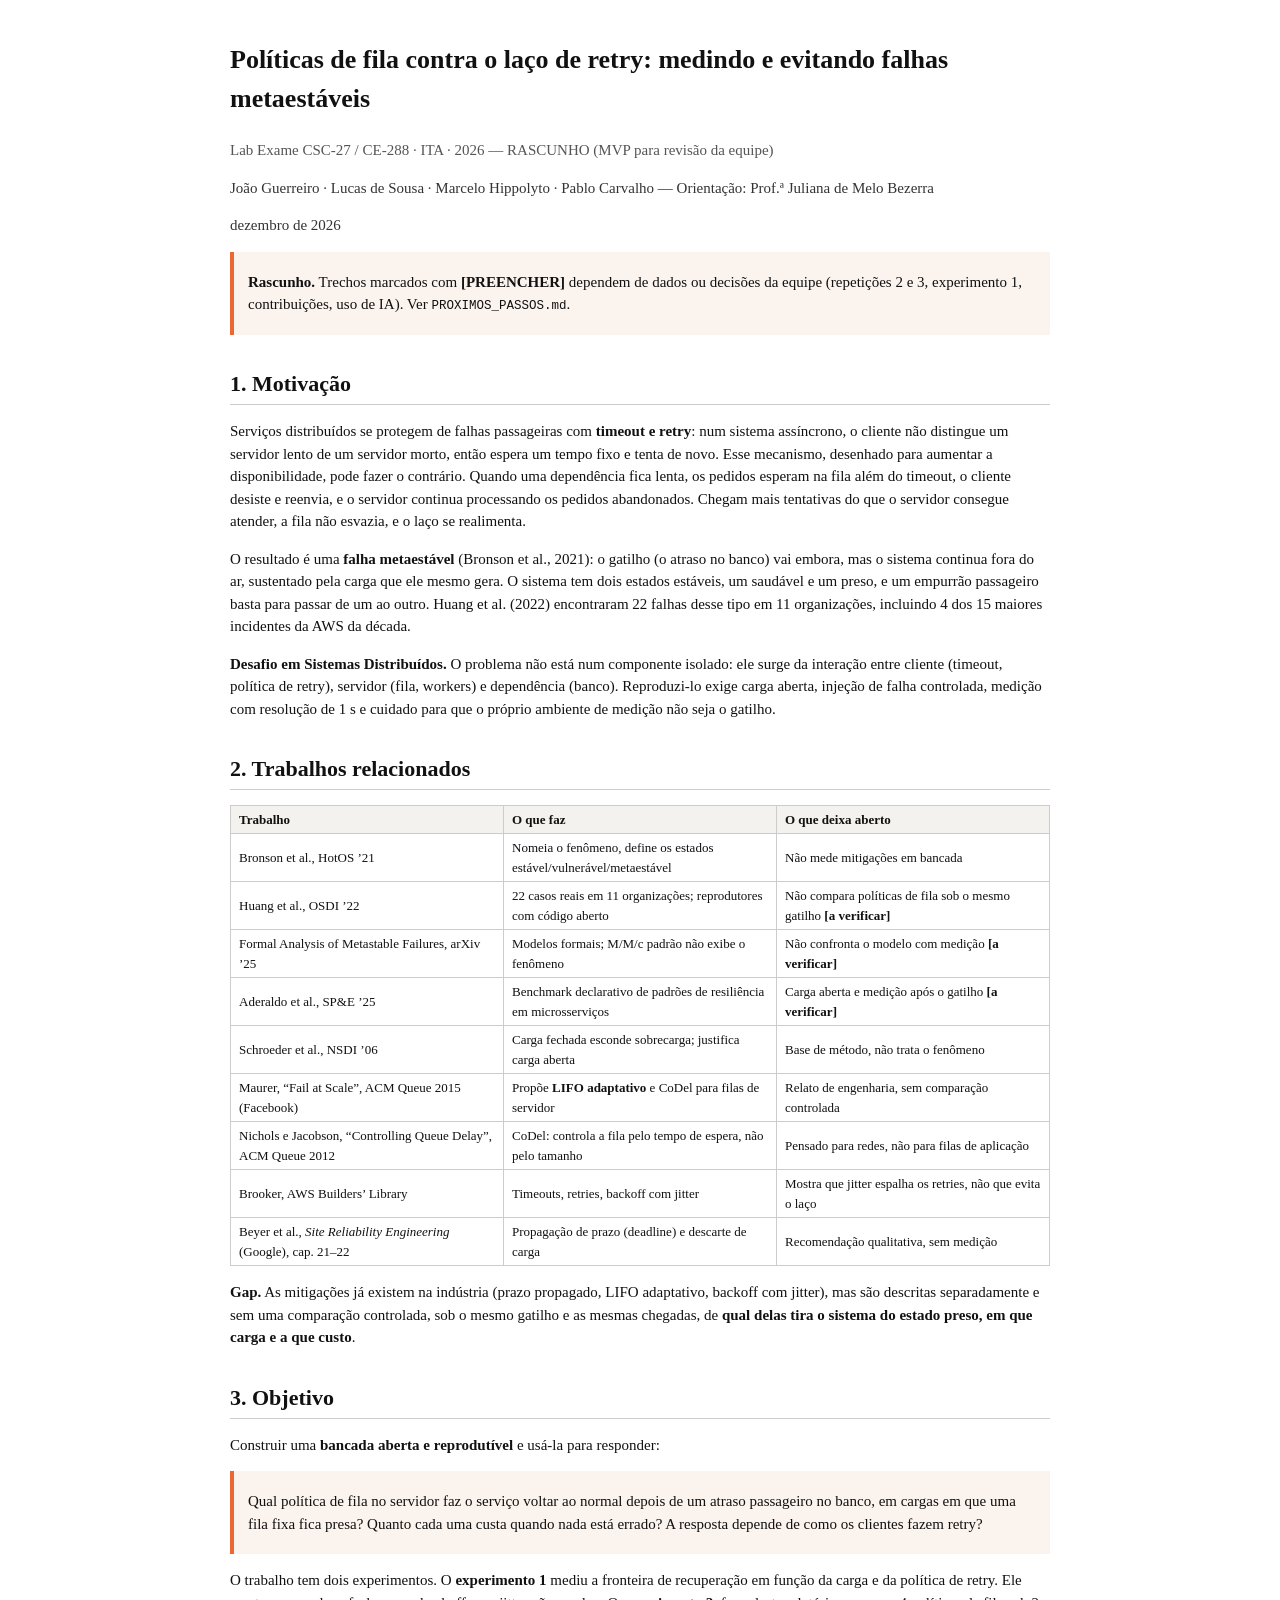
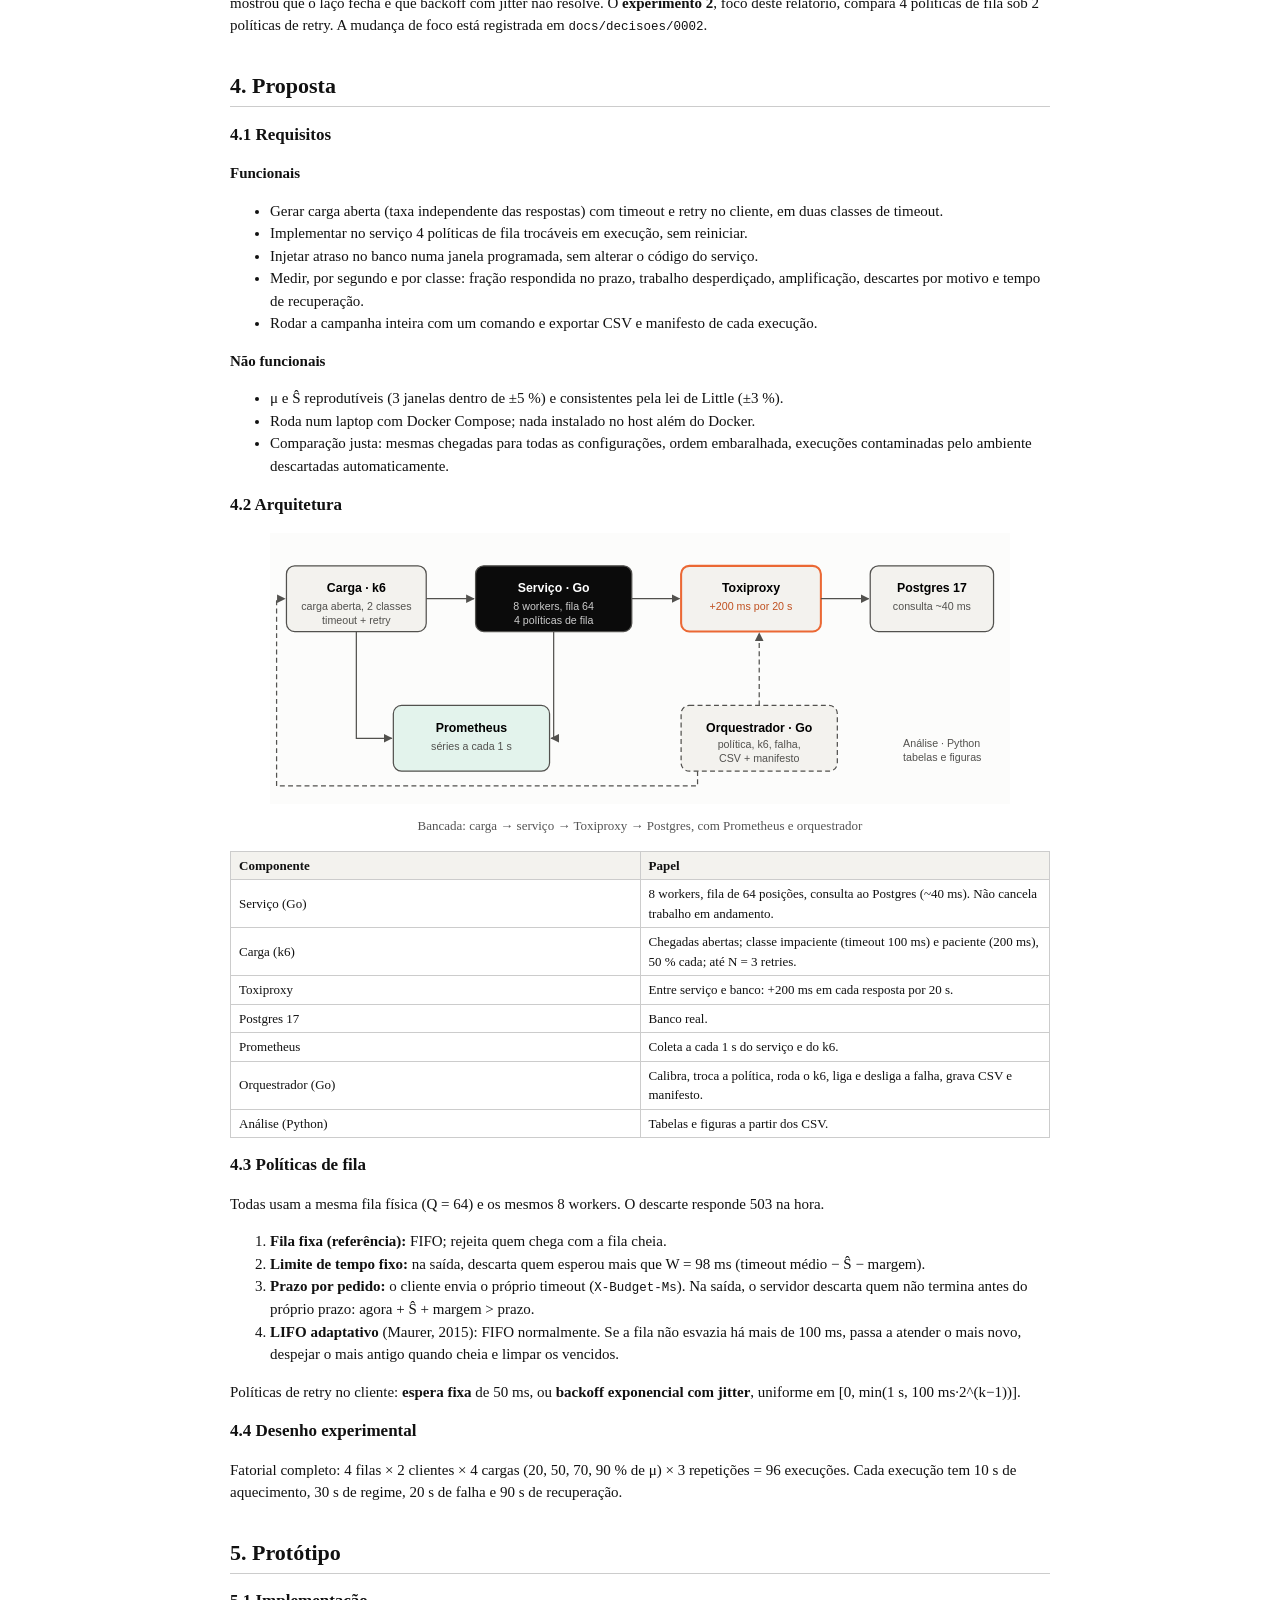
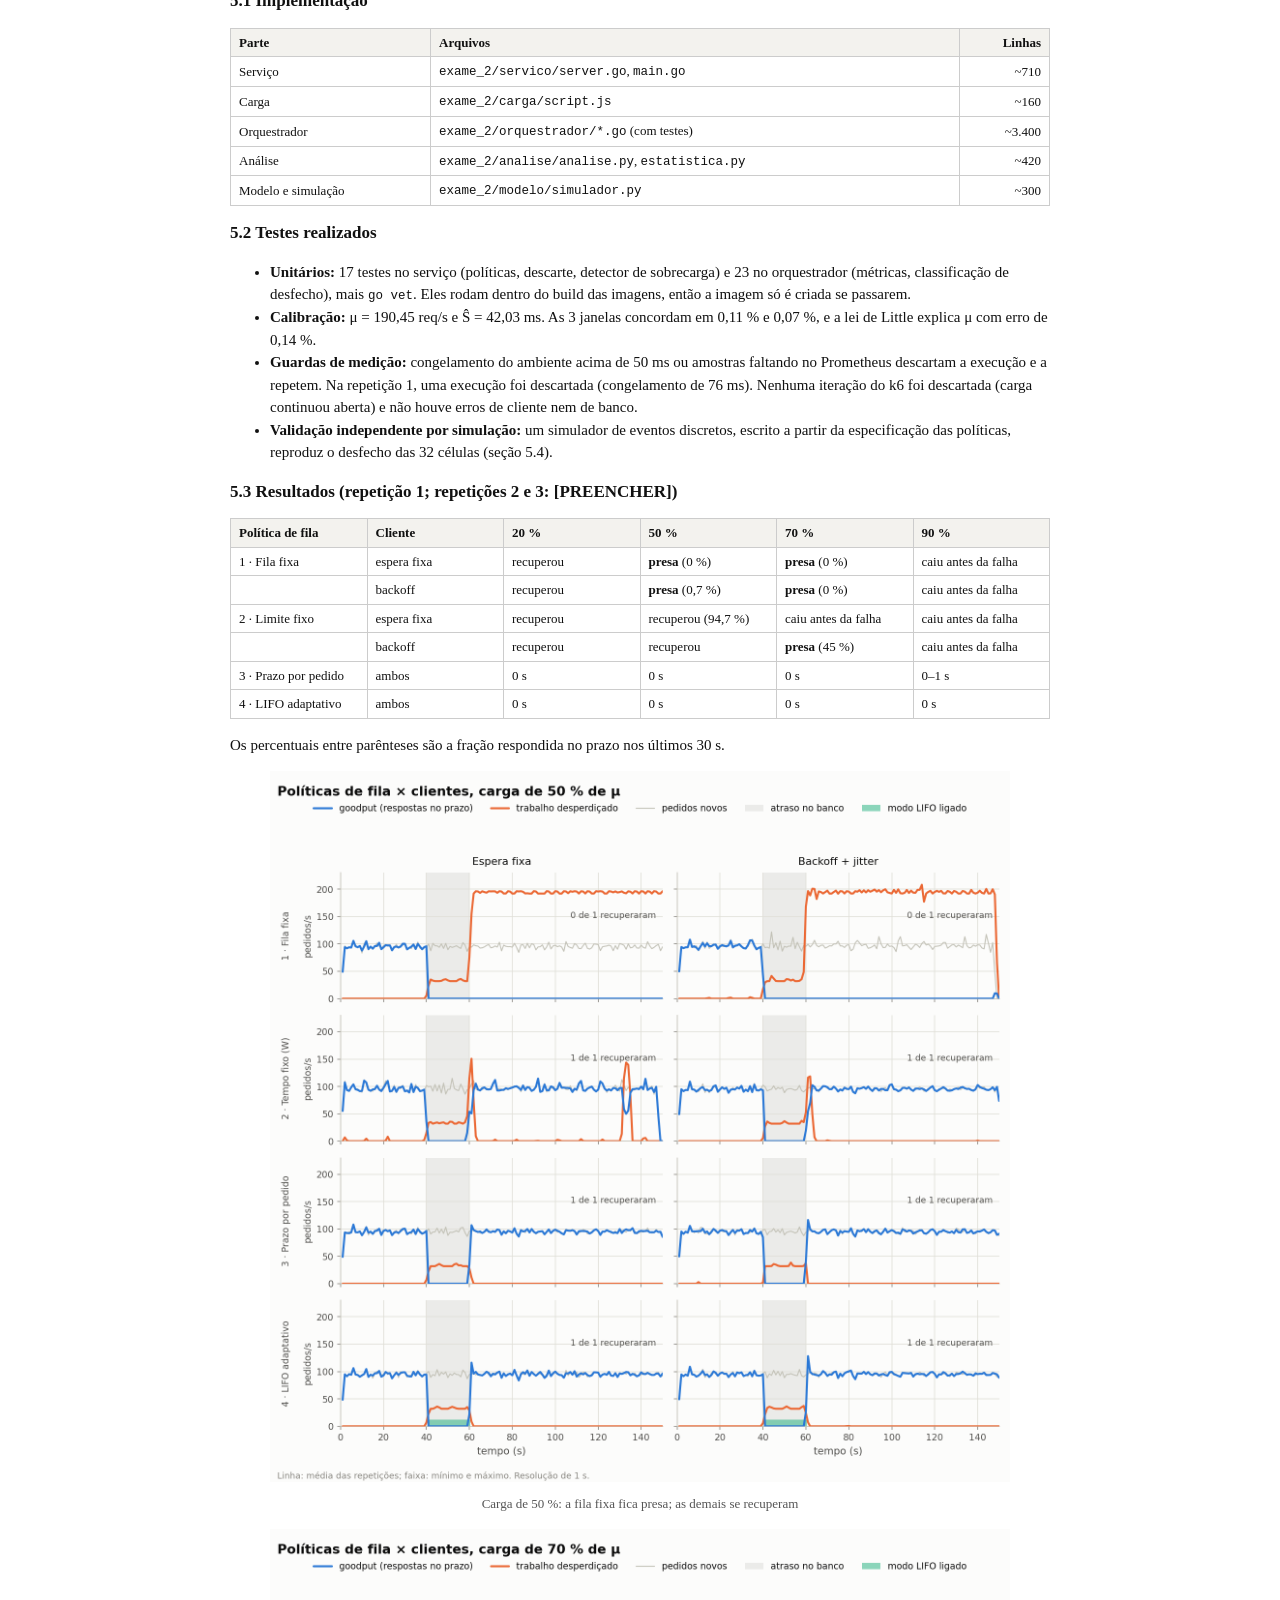
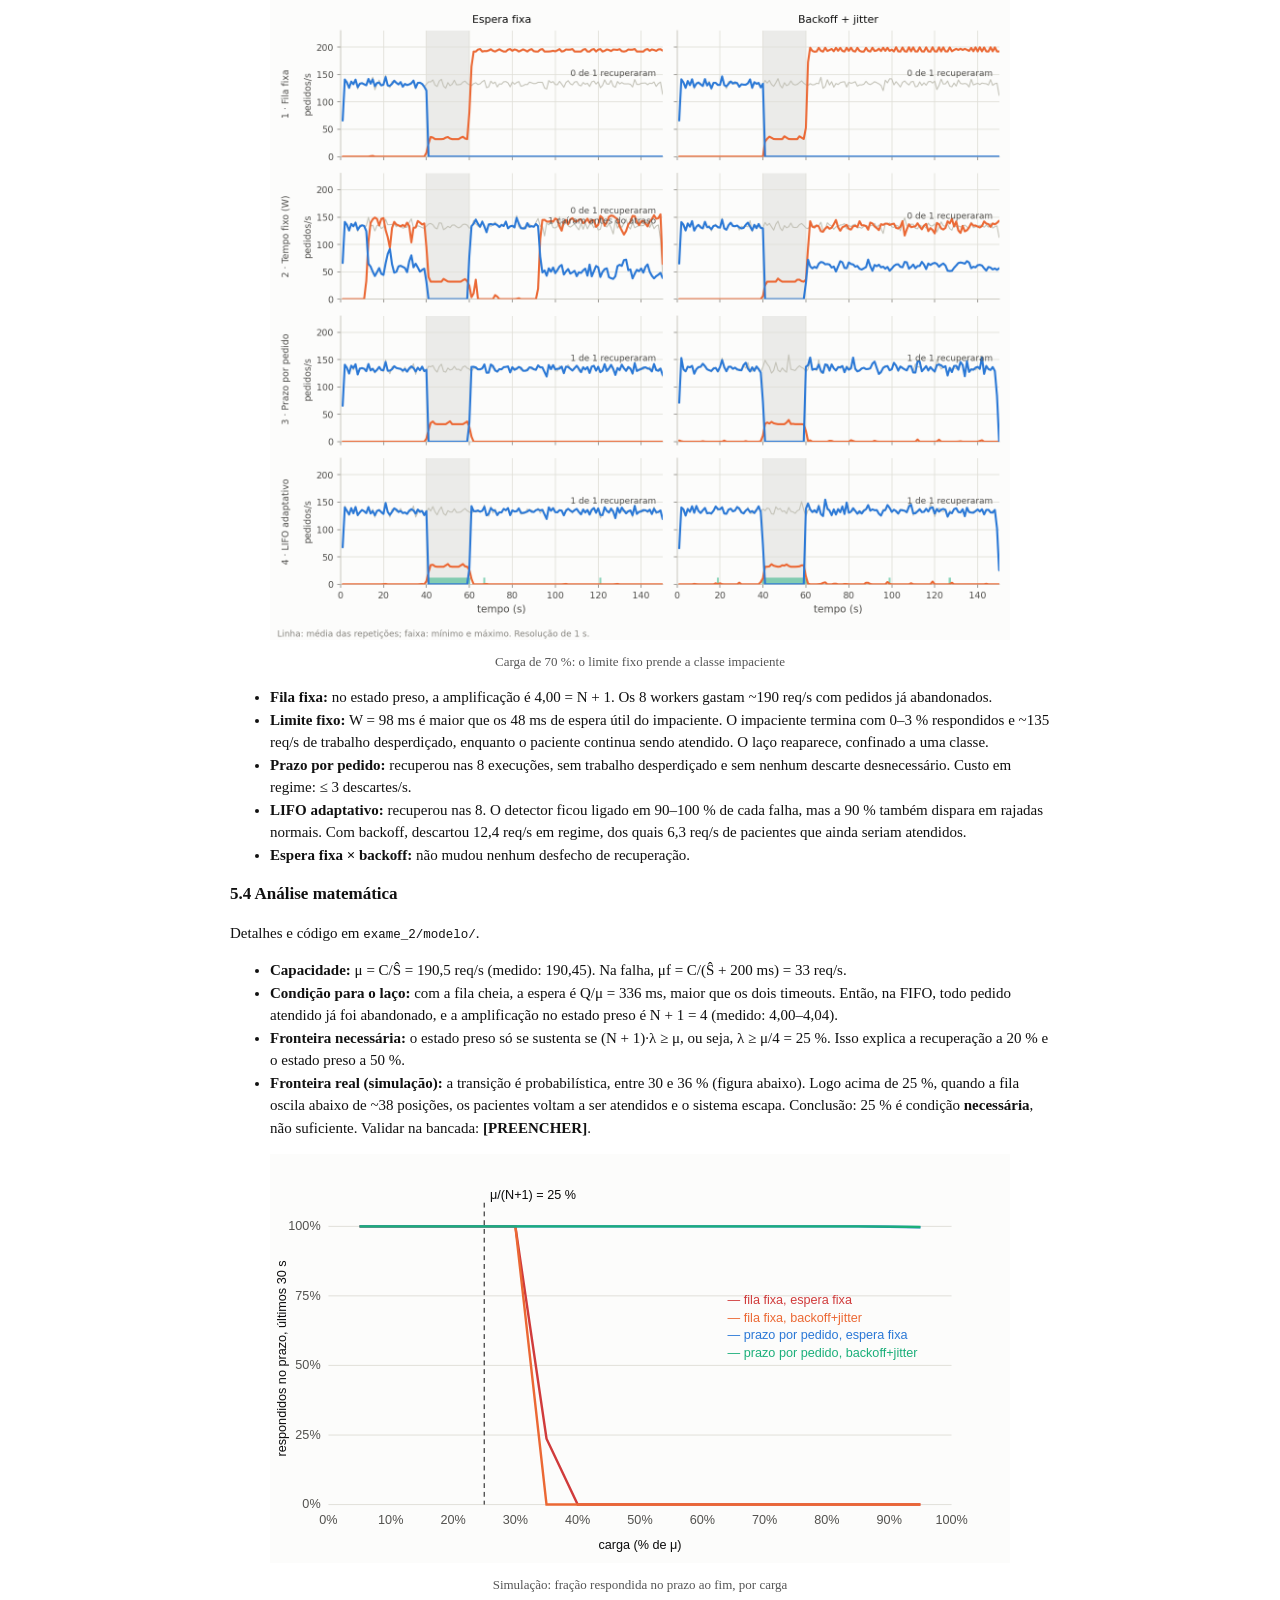
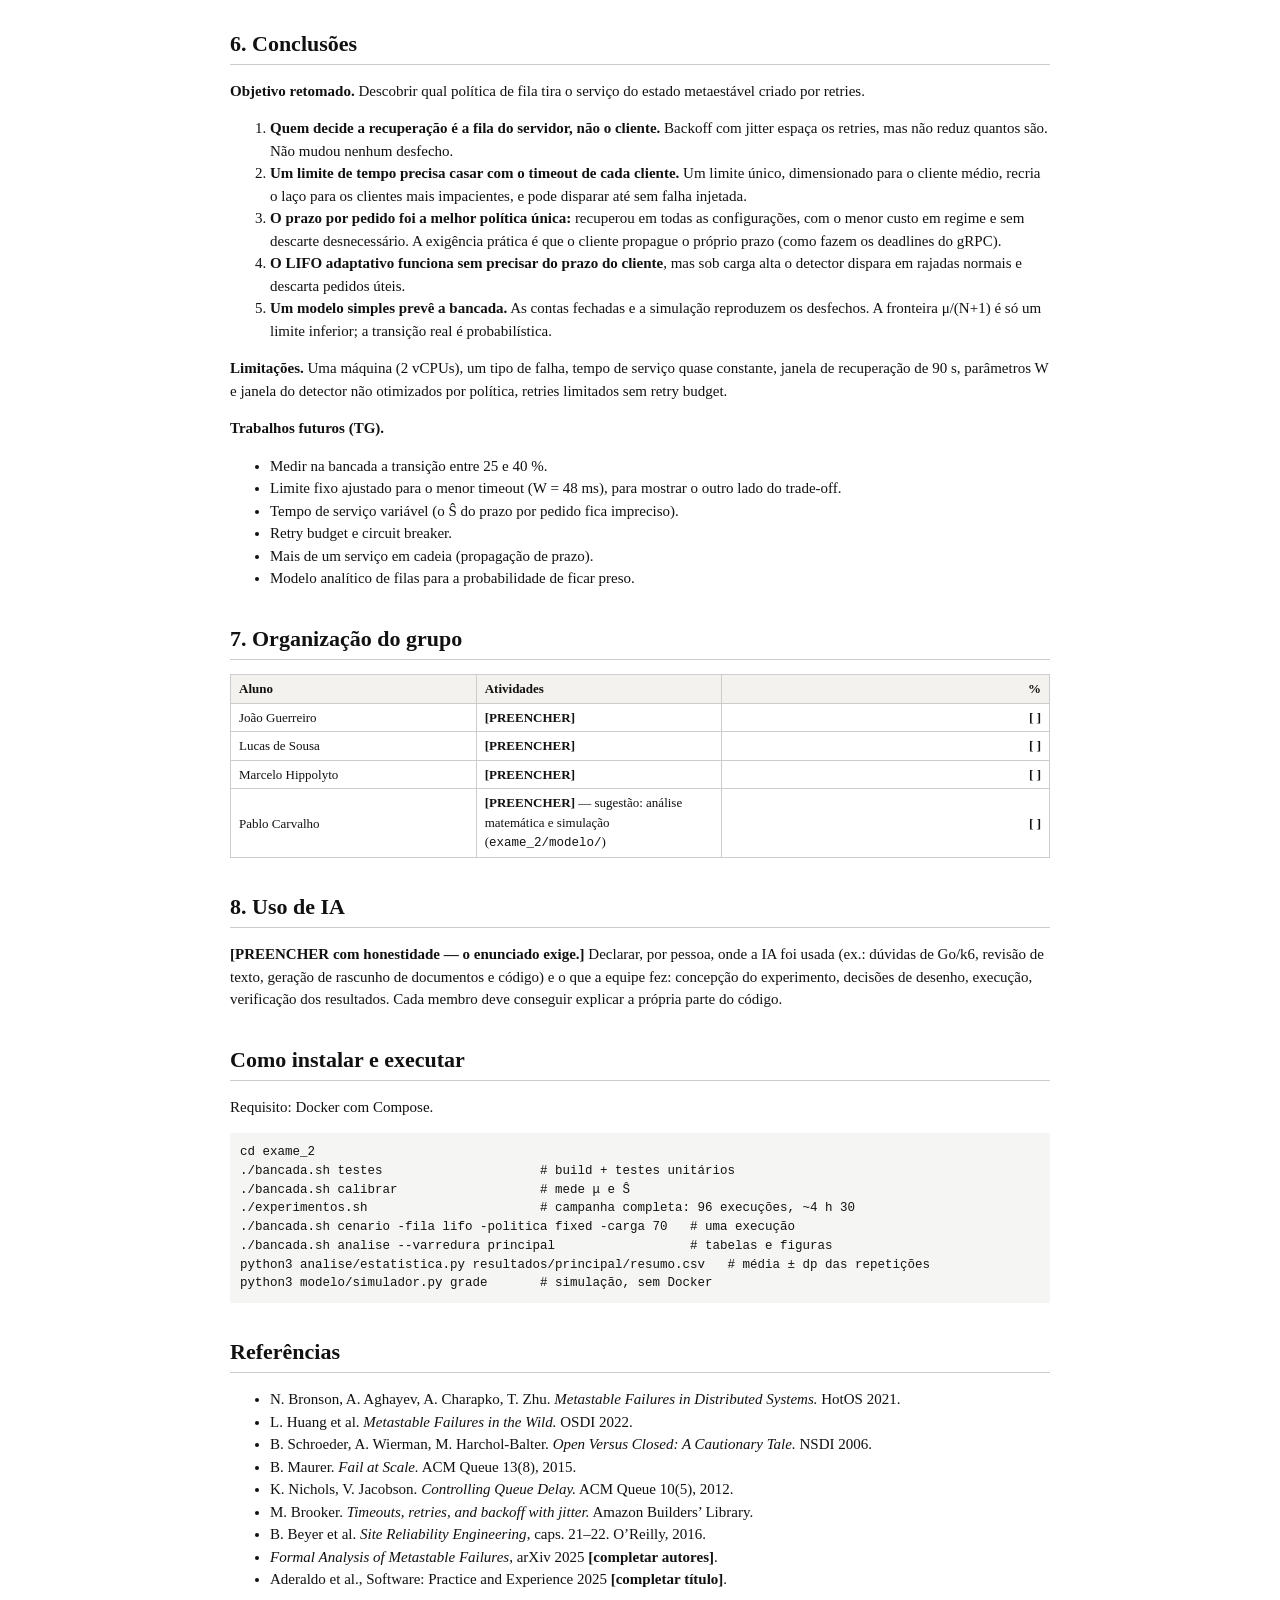
==== relatorio/relatorio.html @ 1035665e "Adiciona MVP do Lab Exame: experimento 2, modelo, relatório e apresentação - exame_2/: bancada do ex" ====
<!DOCTYPE html>
<html xmlns="http://www.w3.org/1999/xhtml" lang="pt-BR" xml:lang="pt-BR">
<head>
  <meta charset="utf-8" />
  <meta name="generator" content="pandoc" />
  <meta name="viewport" content="width=device-width, initial-scale=1.0, user-scalable=yes" />
  <meta name="author" content="João Guerreiro · Lucas de Sousa · Marcelo Hippolyto · Pablo Carvalho — Orientação: Prof.ª Juliana de Melo Bezerra" />
  <title>Políticas de fila contra o laço de retry: medindo e evitando falhas metaestáveis</title>
  <style>
code{white-space: pre-wrap;}
span.smallcaps{font-variant: small-caps;}
div.columns{display: flex; gap: min(4vw, 1.5em);}
div.column{flex: auto; overflow-x: auto;}
div.hanging-indent{margin-left: 1.5em; text-indent: -1.5em;}

ul.task-list[class]{list-style: none;}
ul.task-list li input[type="checkbox"] {
font-size: inherit;
width: 0.8em;
margin: 0 0.8em 0.2em -1.6em;
vertical-align: middle;
}
.display.math{display: block; text-align: center; margin: 0.5rem auto;}
</style>
  <style type="text/css">body{font-family:Georgia,"Times New Roman",serif;max-width:820px;margin:40px auto;padding:0 24px;line-height:1.5;color:#111;font-size:15px}
h1{font-size:22px;border-bottom:1px solid #ccc;padding-bottom:4px;margin-top:32px}h2{font-size:17px}
header h1.title{font-size:26px;border:0}.subtitle{color:#555}.author,.date{color:#333}
table{border-collapse:collapse;font-size:13px;margin:12px 0;width:100%}th,td{border:1px solid #ccc;padding:4px 8px;text-align:left}th{background:#f3f2ee}
img{max-width:100%;display:block;margin:12px auto}figcaption{text-align:center;font-size:13px;color:#555}
code,pre{font-family:Menlo,monospace;font-size:12.5px}pre{background:#f5f5f3;padding:10px;overflow-x:auto}
blockquote{border-left:4px solid #eb6834;margin:12px 0;padding:4px 14px;background:#fbf3ee}
@media print{body{margin:0 auto}h1{break-after:avoid}figure,table{break-inside:avoid}}
</style>
</head>
<body>
<header id="title-block-header">
<h1 class="title">Políticas de fila contra o laço de retry: medindo e
evitando falhas metaestáveis</h1>
<p class="subtitle">Lab Exame CSC-27 / CE-288 · ITA · 2026 — RASCUNHO
(MVP para revisão da equipe)</p>
<p class="author">João Guerreiro · Lucas de Sousa · Marcelo Hippolyto ·
Pablo Carvalho — Orientação: Prof.ª Juliana de Melo Bezerra</p>
<p class="date">dezembro de 2026</p>
</header>
<blockquote>
<p><strong>Rascunho.</strong> Trechos marcados com
<strong>[PREENCHER]</strong> dependem de dados ou decisões da equipe
(repetições 2 e 3, experimento 1, contribuições, uso de IA). Ver
<code>PROXIMOS_PASSOS.md</code>.</p>
</blockquote>
<h1 id="motivação">1. Motivação</h1>
<p>Serviços distribuídos se protegem de falhas passageiras com
<strong>timeout e retry</strong>: num sistema assíncrono, o cliente não
distingue um servidor lento de um servidor morto, então espera um tempo
fixo e tenta de novo. Esse mecanismo, desenhado para aumentar a
disponibilidade, pode fazer o contrário. Quando uma dependência fica
lenta, os pedidos esperam na fila além do timeout, o cliente desiste e
reenvia, e o servidor continua processando os pedidos abandonados.
Chegam mais tentativas do que o servidor consegue atender, a fila não
esvazia, e o laço se realimenta.</p>
<p>O resultado é uma <strong>falha metaestável</strong> (Bronson et al.,
2021): o gatilho (o atraso no banco) vai embora, mas o sistema continua
fora do ar, sustentado pela carga que ele mesmo gera. O sistema tem dois
estados estáveis, um saudável e um preso, e um empurrão passageiro basta
para passar de um ao outro. Huang et al. (2022) encontraram 22 falhas
desse tipo em 11 organizações, incluindo 4 dos 15 maiores incidentes da
AWS da década.</p>
<p><strong>Desafio em Sistemas Distribuídos.</strong> O problema não
está num componente isolado: ele surge da interação entre cliente
(timeout, política de retry), servidor (fila, workers) e dependência
(banco). Reproduzi-lo exige carga aberta, injeção de falha controlada,
medição com resolução de 1 s e cuidado para que o próprio ambiente de
medição não seja o gatilho.</p>
<h1 id="trabalhos-relacionados">2. Trabalhos relacionados</h1>
<table>
<colgroup>
<col style="width: 33%" />
<col style="width: 33%" />
<col style="width: 33%" />
</colgroup>
<thead>
<tr class="header">
<th>Trabalho</th>
<th>O que faz</th>
<th>O que deixa aberto</th>
</tr>
</thead>
<tbody>
<tr class="odd">
<td>Bronson et al., HotOS ’21</td>
<td>Nomeia o fenômeno, define os estados
estável/vulnerável/metaestável</td>
<td>Não mede mitigações em bancada</td>
</tr>
<tr class="even">
<td>Huang et al., OSDI ’22</td>
<td>22 casos reais em 11 organizações; reprodutores com código
aberto</td>
<td>Não compara políticas de fila sob o mesmo gatilho <strong>[a
verificar]</strong></td>
</tr>
<tr class="odd">
<td>Formal Analysis of Metastable Failures, arXiv ’25</td>
<td>Modelos formais; M/M/c padrão não exibe o fenômeno</td>
<td>Não confronta o modelo com medição <strong>[a
verificar]</strong></td>
</tr>
<tr class="even">
<td>Aderaldo et al., SP&amp;E ’25</td>
<td>Benchmark declarativo de padrões de resiliência em
microsserviços</td>
<td>Carga aberta e medição após o gatilho <strong>[a
verificar]</strong></td>
</tr>
<tr class="odd">
<td>Schroeder et al., NSDI ’06</td>
<td>Carga fechada esconde sobrecarga; justifica carga aberta</td>
<td>Base de método, não trata o fenômeno</td>
</tr>
<tr class="even">
<td>Maurer, “Fail at Scale”, ACM Queue 2015 (Facebook)</td>
<td>Propõe <strong>LIFO adaptativo</strong> e CoDel para filas de
servidor</td>
<td>Relato de engenharia, sem comparação controlada</td>
</tr>
<tr class="odd">
<td>Nichols e Jacobson, “Controlling Queue Delay”, ACM Queue 2012</td>
<td>CoDel: controla a fila pelo tempo de espera, não pelo tamanho</td>
<td>Pensado para redes, não para filas de aplicação</td>
</tr>
<tr class="even">
<td>Brooker, AWS Builders’ Library</td>
<td>Timeouts, retries, backoff com jitter</td>
<td>Mostra que jitter espalha os retries, não que evita o laço</td>
</tr>
<tr class="odd">
<td>Beyer et al., <em>Site Reliability Engineering</em> (Google), cap.
21–22</td>
<td>Propagação de prazo (deadline) e descarte de carga</td>
<td>Recomendação qualitativa, sem medição</td>
</tr>
</tbody>
</table>
<p><strong>Gap.</strong> As mitigações já existem na indústria (prazo
propagado, LIFO adaptativo, backoff com jitter), mas são descritas
separadamente e sem uma comparação controlada, sob o mesmo gatilho e as
mesmas chegadas, de <strong>qual delas tira o sistema do estado preso,
em que carga e a que custo</strong>.</p>
<h1 id="objetivo">3. Objetivo</h1>
<p>Construir uma <strong>bancada aberta e reprodutível</strong> e usá-la
para responder:</p>
<blockquote>
<p>Qual política de fila no servidor faz o serviço voltar ao normal
depois de um atraso passageiro no banco, em cargas em que uma fila fixa
fica presa? Quanto cada uma custa quando nada está errado? A resposta
depende de como os clientes fazem retry?</p>
</blockquote>
<p>O trabalho tem dois experimentos. O <strong>experimento 1</strong>
mediu a fronteira de recuperação em função da carga e da política de
retry. Ele mostrou que o laço fecha e que backoff com jitter não
resolve. O <strong>experimento 2</strong>, foco deste relatório, compara
4 políticas de fila sob 2 políticas de retry. A mudança de foco está
registrada em <code>docs/decisoes/0002</code>.</p>
<h1 id="proposta">4. Proposta</h1>
<h2 id="requisitos">4.1 Requisitos</h2>
<p><strong>Funcionais</strong></p>
<ul>
<li>Gerar carga aberta (taxa independente das respostas) com timeout e
retry no cliente, em duas classes de timeout.</li>
<li>Implementar no serviço 4 políticas de fila trocáveis em execução,
sem reiniciar.</li>
<li>Injetar atraso no banco numa janela programada, sem alterar o código
do serviço.</li>
<li>Medir, por segundo e por classe: fração respondida no prazo,
trabalho desperdiçado, amplificação, descartes por motivo e tempo de
recuperação.</li>
<li>Rodar a campanha inteira com um comando e exportar CSV e manifesto
de cada execução.</li>
</ul>
<p><strong>Não funcionais</strong></p>
<ul>
<li>μ e Ŝ reprodutíveis (3 janelas dentro de ±5 %) e consistentes pela
lei de Little (±3 %).</li>
<li>Roda num laptop com Docker Compose; nada instalado no host além do
Docker.</li>
<li>Comparação justa: mesmas chegadas para todas as configurações, ordem
embaralhada, execuções contaminadas pelo ambiente descartadas
automaticamente.</li>
</ul>
<h2 id="arquitetura">4.2 Arquitetura</h2>
<figure>
<img src="[data-uri]" alt="Bancada: carga → serviço → Toxiproxy → Postgres, com Prometheus e orquestrador" />
<figcaption aria-hidden="true">Bancada: carga → serviço → Toxiproxy →
Postgres, com Prometheus e orquestrador</figcaption>
</figure>
<table>
<colgroup>
<col style="width: 50%" />
<col style="width: 50%" />
</colgroup>
<thead>
<tr class="header">
<th>Componente</th>
<th>Papel</th>
</tr>
</thead>
<tbody>
<tr class="odd">
<td>Serviço (Go)</td>
<td>8 workers, fila de 64 posições, consulta ao Postgres (~40 ms). Não
cancela trabalho em andamento.</td>
</tr>
<tr class="even">
<td>Carga (k6)</td>
<td>Chegadas abertas; classe impaciente (timeout 100 ms) e paciente (200
ms), 50 % cada; até N = 3 retries.</td>
</tr>
<tr class="odd">
<td>Toxiproxy</td>
<td>Entre serviço e banco: +200 ms em cada resposta por 20 s.</td>
</tr>
<tr class="even">
<td>Postgres 17</td>
<td>Banco real.</td>
</tr>
<tr class="odd">
<td>Prometheus</td>
<td>Coleta a cada 1 s do serviço e do k6.</td>
</tr>
<tr class="even">
<td>Orquestrador (Go)</td>
<td>Calibra, troca a política, roda o k6, liga e desliga a falha, grava
CSV e manifesto.</td>
</tr>
<tr class="odd">
<td>Análise (Python)</td>
<td>Tabelas e figuras a partir dos CSV.</td>
</tr>
</tbody>
</table>
<h2 id="políticas-de-fila">4.3 Políticas de fila</h2>
<p>Todas usam a mesma fila física (Q = 64) e os mesmos 8 workers. O
descarte responde 503 na hora.</p>
<ol type="1">
<li><strong>Fila fixa (referência):</strong> FIFO; rejeita quem chega
com a fila cheia.</li>
<li><strong>Limite de tempo fixo:</strong> na saída, descarta quem
esperou mais que W = 98 ms (timeout médio − Ŝ − margem).</li>
<li><strong>Prazo por pedido:</strong> o cliente envia o próprio timeout
(<code>X-Budget-Ms</code>). Na saída, o servidor descarta quem não
termina antes do próprio prazo: agora + Ŝ + margem &gt; prazo.</li>
<li><strong>LIFO adaptativo</strong> (Maurer, 2015): FIFO normalmente.
Se a fila não esvazia há mais de 100 ms, passa a atender o mais novo,
despejar o mais antigo quando cheia e limpar os vencidos.</li>
</ol>
<p>Políticas de retry no cliente: <strong>espera fixa</strong> de 50 ms,
ou <strong>backoff exponencial com jitter</strong>, uniforme em [0,
min(1 s, 100 ms·2^(k−1))].</p>
<h2 id="desenho-experimental">4.4 Desenho experimental</h2>
<p>Fatorial completo: 4 filas × 2 clientes × 4 cargas (20, 50, 70, 90 %
de μ) × 3 repetições = 96 execuções. Cada execução tem 10 s de
aquecimento, 30 s de regime, 20 s de falha e 90 s de recuperação.</p>
<h1 id="protótipo">5. Protótipo</h1>
<h2 id="implementação">5.1 Implementação</h2>
<table>
<thead>
<tr class="header">
<th>Parte</th>
<th>Arquivos</th>
<th style="text-align: right;">Linhas</th>
</tr>
</thead>
<tbody>
<tr class="odd">
<td>Serviço</td>
<td><code>exame_2/servico/server.go</code>, <code>main.go</code></td>
<td style="text-align: right;">~710</td>
</tr>
<tr class="even">
<td>Carga</td>
<td><code>exame_2/carga/script.js</code></td>
<td style="text-align: right;">~160</td>
</tr>
<tr class="odd">
<td>Orquestrador</td>
<td><code>exame_2/orquestrador/*.go</code> (com testes)</td>
<td style="text-align: right;">~3.400</td>
</tr>
<tr class="even">
<td>Análise</td>
<td><code>exame_2/analise/analise.py</code>,
<code>estatistica.py</code></td>
<td style="text-align: right;">~420</td>
</tr>
<tr class="odd">
<td>Modelo e simulação</td>
<td><code>exame_2/modelo/simulador.py</code></td>
<td style="text-align: right;">~300</td>
</tr>
</tbody>
</table>
<h2 id="testes-realizados">5.2 Testes realizados</h2>
<ul>
<li><strong>Unitários:</strong> 17 testes no serviço (políticas,
descarte, detector de sobrecarga) e 23 no orquestrador (métricas,
classificação de desfecho), mais <code>go vet</code>. Eles rodam dentro
do build das imagens, então a imagem só é criada se passarem.</li>
<li><strong>Calibração:</strong> μ = 190,45 req/s e Ŝ = 42,03 ms. As 3
janelas concordam em 0,11 % e 0,07 %, e a lei de Little explica μ com
erro de 0,14 %.</li>
<li><strong>Guardas de medição:</strong> congelamento do ambiente acima
de 50 ms ou amostras faltando no Prometheus descartam a execução e a
repetem. Na repetição 1, uma execução foi descartada (congelamento de 76
ms). Nenhuma iteração do k6 foi descartada (carga continuou aberta) e
não houve erros de cliente nem de banco.</li>
<li><strong>Validação independente por simulação:</strong> um simulador
de eventos discretos, escrito a partir da especificação das políticas,
reproduz o desfecho das 32 células (seção 5.4).</li>
</ul>
<h2 id="resultados-repetição-1-repetições-2-e-3-preencher">5.3
Resultados (repetição 1; repetições 2 e 3:
<strong>[PREENCHER]</strong>)</h2>
<table style="width:100%;">
<colgroup>
<col style="width: 16%" />
<col style="width: 16%" />
<col style="width: 16%" />
<col style="width: 16%" />
<col style="width: 16%" />
<col style="width: 16%" />
</colgroup>
<thead>
<tr class="header">
<th>Política de fila</th>
<th>Cliente</th>
<th>20 %</th>
<th>50 %</th>
<th>70 %</th>
<th>90 %</th>
</tr>
</thead>
<tbody>
<tr class="odd">
<td>1 · Fila fixa</td>
<td>espera fixa</td>
<td>recuperou</td>
<td><strong>presa</strong> (0 %)</td>
<td><strong>presa</strong> (0 %)</td>
<td>caiu antes da falha</td>
</tr>
<tr class="even">
<td></td>
<td>backoff</td>
<td>recuperou</td>
<td><strong>presa</strong> (0,7 %)</td>
<td><strong>presa</strong> (0 %)</td>
<td>caiu antes da falha</td>
</tr>
<tr class="odd">
<td>2 · Limite fixo</td>
<td>espera fixa</td>
<td>recuperou</td>
<td>recuperou (94,7 %)</td>
<td>caiu antes da falha</td>
<td>caiu antes da falha</td>
</tr>
<tr class="even">
<td></td>
<td>backoff</td>
<td>recuperou</td>
<td>recuperou</td>
<td><strong>presa</strong> (45 %)</td>
<td>caiu antes da falha</td>
</tr>
<tr class="odd">
<td>3 · Prazo por pedido</td>
<td>ambos</td>
<td>0 s</td>
<td>0 s</td>
<td>0 s</td>
<td>0–1 s</td>
</tr>
<tr class="even">
<td>4 · LIFO adaptativo</td>
<td>ambos</td>
<td>0 s</td>
<td>0 s</td>
<td>0 s</td>
<td>0 s</td>
</tr>
</tbody>
</table>
<p>Os percentuais entre parênteses são a fração respondida no prazo nos
últimos 30 s.</p>
<figure>
<img src="[data-uri]" alt="Carga de 50 %: a fila fixa fica presa; as demais se recuperam" />
<figcaption aria-hidden="true">Carga de 50 %: a fila fixa fica presa; as
demais se recuperam</figcaption>
</figure>
<figure>
<img src="[data-uri]" alt="Carga de 70 %: o limite fixo prende a classe impaciente" />
<figcaption aria-hidden="true">Carga de 70 %: o limite fixo prende a
classe impaciente</figcaption>
</figure>
<ul>
<li><strong>Fila fixa:</strong> no estado preso, a amplificação é 4,00 =
N + 1. Os 8 workers gastam ~190 req/s com pedidos já abandonados.</li>
<li><strong>Limite fixo:</strong> W = 98 ms é maior que os 48 ms de
espera útil do impaciente. O impaciente termina com 0–3 % respondidos e
~135 req/s de trabalho desperdiçado, enquanto o paciente continua sendo
atendido. O laço reaparece, confinado a uma classe.</li>
<li><strong>Prazo por pedido:</strong> recuperou nas 8 execuções, sem
trabalho desperdiçado e sem nenhum descarte desnecessário. Custo em
regime: ≤ 3 descartes/s.</li>
<li><strong>LIFO adaptativo:</strong> recuperou nas 8. O detector ficou
ligado em 90–100 % de cada falha, mas a 90 % também dispara em rajadas
normais. Com backoff, descartou 12,4 req/s em regime, dos quais 6,3
req/s de pacientes que ainda seriam atendidos.</li>
<li><strong>Espera fixa × backoff:</strong> não mudou nenhum desfecho de
recuperação.</li>
</ul>
<h2 id="análise-matemática">5.4 Análise matemática</h2>
<p>Detalhes e código em <code>exame_2/modelo/</code>.</p>
<ul>
<li><strong>Capacidade:</strong> μ = C/Ŝ = 190,5 req/s (medido: 190,45).
Na falha, μf = C/(Ŝ + 200 ms) = 33 req/s.</li>
<li><strong>Condição para o laço:</strong> com a fila cheia, a espera é
Q/μ = 336 ms, maior que os dois timeouts. Então, na FIFO, todo pedido
atendido já foi abandonado, e a amplificação no estado preso é N + 1 = 4
(medido: 4,00–4,04).</li>
<li><strong>Fronteira necessária:</strong> o estado preso só se sustenta
se (N + 1)·λ ≥ μ, ou seja, λ ≥ μ/4 = 25 %. Isso explica a recuperação a
20 % e o estado preso a 50 %.</li>
<li><strong>Fronteira real (simulação):</strong> a transição é
probabilística, entre 30 e 36 % (figura abaixo). Logo acima de 25 %,
quando a fila oscila abaixo de ~38 posições, os pacientes voltam a ser
atendidos e o sistema escapa. Conclusão: 25 % é condição
<strong>necessária</strong>, não suficiente. Validar na bancada:
<strong>[PREENCHER]</strong>.</li>
</ul>
<figure>
<img src="[data-uri]" alt="Simulação: fração respondida no prazo ao fim, por carga" />
<figcaption aria-hidden="true">Simulação: fração respondida no prazo ao
fim, por carga</figcaption>
</figure>
<h1 id="conclusões">6. Conclusões</h1>
<p><strong>Objetivo retomado.</strong> Descobrir qual política de fila
tira o serviço do estado metaestável criado por retries.</p>
<ol type="1">
<li><strong>Quem decide a recuperação é a fila do servidor, não o
cliente.</strong> Backoff com jitter espaça os retries, mas não reduz
quantos são. Não mudou nenhum desfecho.</li>
<li><strong>Um limite de tempo precisa casar com o timeout de cada
cliente.</strong> Um limite único, dimensionado para o cliente médio,
recria o laço para os clientes mais impacientes, e pode disparar até sem
falha injetada.</li>
<li><strong>O prazo por pedido foi a melhor política única:</strong>
recuperou em todas as configurações, com o menor custo em regime e sem
descarte desnecessário. A exigência prática é que o cliente propague o
próprio prazo (como fazem os deadlines do gRPC).</li>
<li><strong>O LIFO adaptativo funciona sem precisar do prazo do
cliente</strong>, mas sob carga alta o detector dispara em rajadas
normais e descarta pedidos úteis.</li>
<li><strong>Um modelo simples prevê a bancada.</strong> As contas
fechadas e a simulação reproduzem os desfechos. A fronteira μ/(N+1) é só
um limite inferior; a transição real é probabilística.</li>
</ol>
<p><strong>Limitações.</strong> Uma máquina (2 vCPUs), um tipo de falha,
tempo de serviço quase constante, janela de recuperação de 90 s,
parâmetros W e janela do detector não otimizados por política, retries
limitados sem retry budget.</p>
<p><strong>Trabalhos futuros (TG).</strong></p>
<ul>
<li>Medir na bancada a transição entre 25 e 40 %.</li>
<li>Limite fixo ajustado para o menor timeout (W = 48 ms), para mostrar
o outro lado do trade-off.</li>
<li>Tempo de serviço variável (o Ŝ do prazo por pedido fica
impreciso).</li>
<li>Retry budget e circuit breaker.</li>
<li>Mais de um serviço em cadeia (propagação de prazo).</li>
<li>Modelo analítico de filas para a probabilidade de ficar preso.</li>
</ul>
<h1 id="organização-do-grupo">7. Organização do grupo</h1>
<table>
<colgroup>
<col style="width: 30%" />
<col style="width: 30%" />
<col style="width: 40%" />
</colgroup>
<thead>
<tr class="header">
<th>Aluno</th>
<th>Atividades</th>
<th style="text-align: right;">%</th>
</tr>
</thead>
<tbody>
<tr class="odd">
<td>João Guerreiro</td>
<td><strong>[PREENCHER]</strong></td>
<td style="text-align: right;"><strong>[ ]</strong></td>
</tr>
<tr class="even">
<td>Lucas de Sousa</td>
<td><strong>[PREENCHER]</strong></td>
<td style="text-align: right;"><strong>[ ]</strong></td>
</tr>
<tr class="odd">
<td>Marcelo Hippolyto</td>
<td><strong>[PREENCHER]</strong></td>
<td style="text-align: right;"><strong>[ ]</strong></td>
</tr>
<tr class="even">
<td>Pablo Carvalho</td>
<td><strong>[PREENCHER]</strong> — sugestão: análise matemática e
simulação (<code>exame_2/modelo/</code>)</td>
<td style="text-align: right;"><strong>[ ]</strong></td>
</tr>
</tbody>
</table>
<h1 id="uso-de-ia">8. Uso de IA</h1>
<p><strong>[PREENCHER com honestidade — o enunciado exige.]</strong>
Declarar, por pessoa, onde a IA foi usada (ex.: dúvidas de Go/k6,
revisão de texto, geração de rascunho de documentos e código) e o que a
equipe fez: concepção do experimento, decisões de desenho, execução,
verificação dos resultados. Cada membro deve conseguir explicar a
própria parte do código.</p>
<h1 id="como-instalar-e-executar">Como instalar e executar</h1>
<p>Requisito: Docker com Compose.</p>
<pre class="sh"><code>cd exame_2
./bancada.sh testes                     # build + testes unitários
./bancada.sh calibrar                   # mede μ e Ŝ
./experimentos.sh                       # campanha completa: 96 execuções, ~4 h 30
./bancada.sh cenario -fila lifo -politica fixed -carga 70   # uma execução
./bancada.sh analise --varredura principal                  # tabelas e figuras
python3 analise/estatistica.py resultados/principal/resumo.csv   # média ± dp das repetições
python3 modelo/simulador.py grade       # simulação, sem Docker</code></pre>
<h1 id="referências">Referências</h1>
<ul>
<li>N. Bronson, A. Aghayev, A. Charapko, T. Zhu. <em>Metastable Failures
in Distributed Systems.</em> HotOS 2021.</li>
<li>L. Huang et al. <em>Metastable Failures in the Wild.</em> OSDI
2022.</li>
<li>B. Schroeder, A. Wierman, M. Harchol-Balter. <em>Open Versus Closed:
A Cautionary Tale.</em> NSDI 2006.</li>
<li>B. Maurer. <em>Fail at Scale.</em> ACM Queue 13(8), 2015.</li>
<li>K. Nichols, V. Jacobson. <em>Controlling Queue Delay.</em> ACM Queue
10(5), 2012.</li>
<li>M. Brooker. <em>Timeouts, retries, and backoff with jitter.</em>
Amazon Builders’ Library.</li>
<li>B. Beyer et al. <em>Site Reliability Engineering</em>, caps. 21–22.
O’Reilly, 2016.</li>
<li><em>Formal Analysis of Metastable Failures</em>, arXiv 2025
<strong>[completar autores]</strong>.</li>
<li>Aderaldo et al., Software: Practice and Experience 2025
<strong>[completar título]</strong>.</li>
</ul>
</body>
</html>
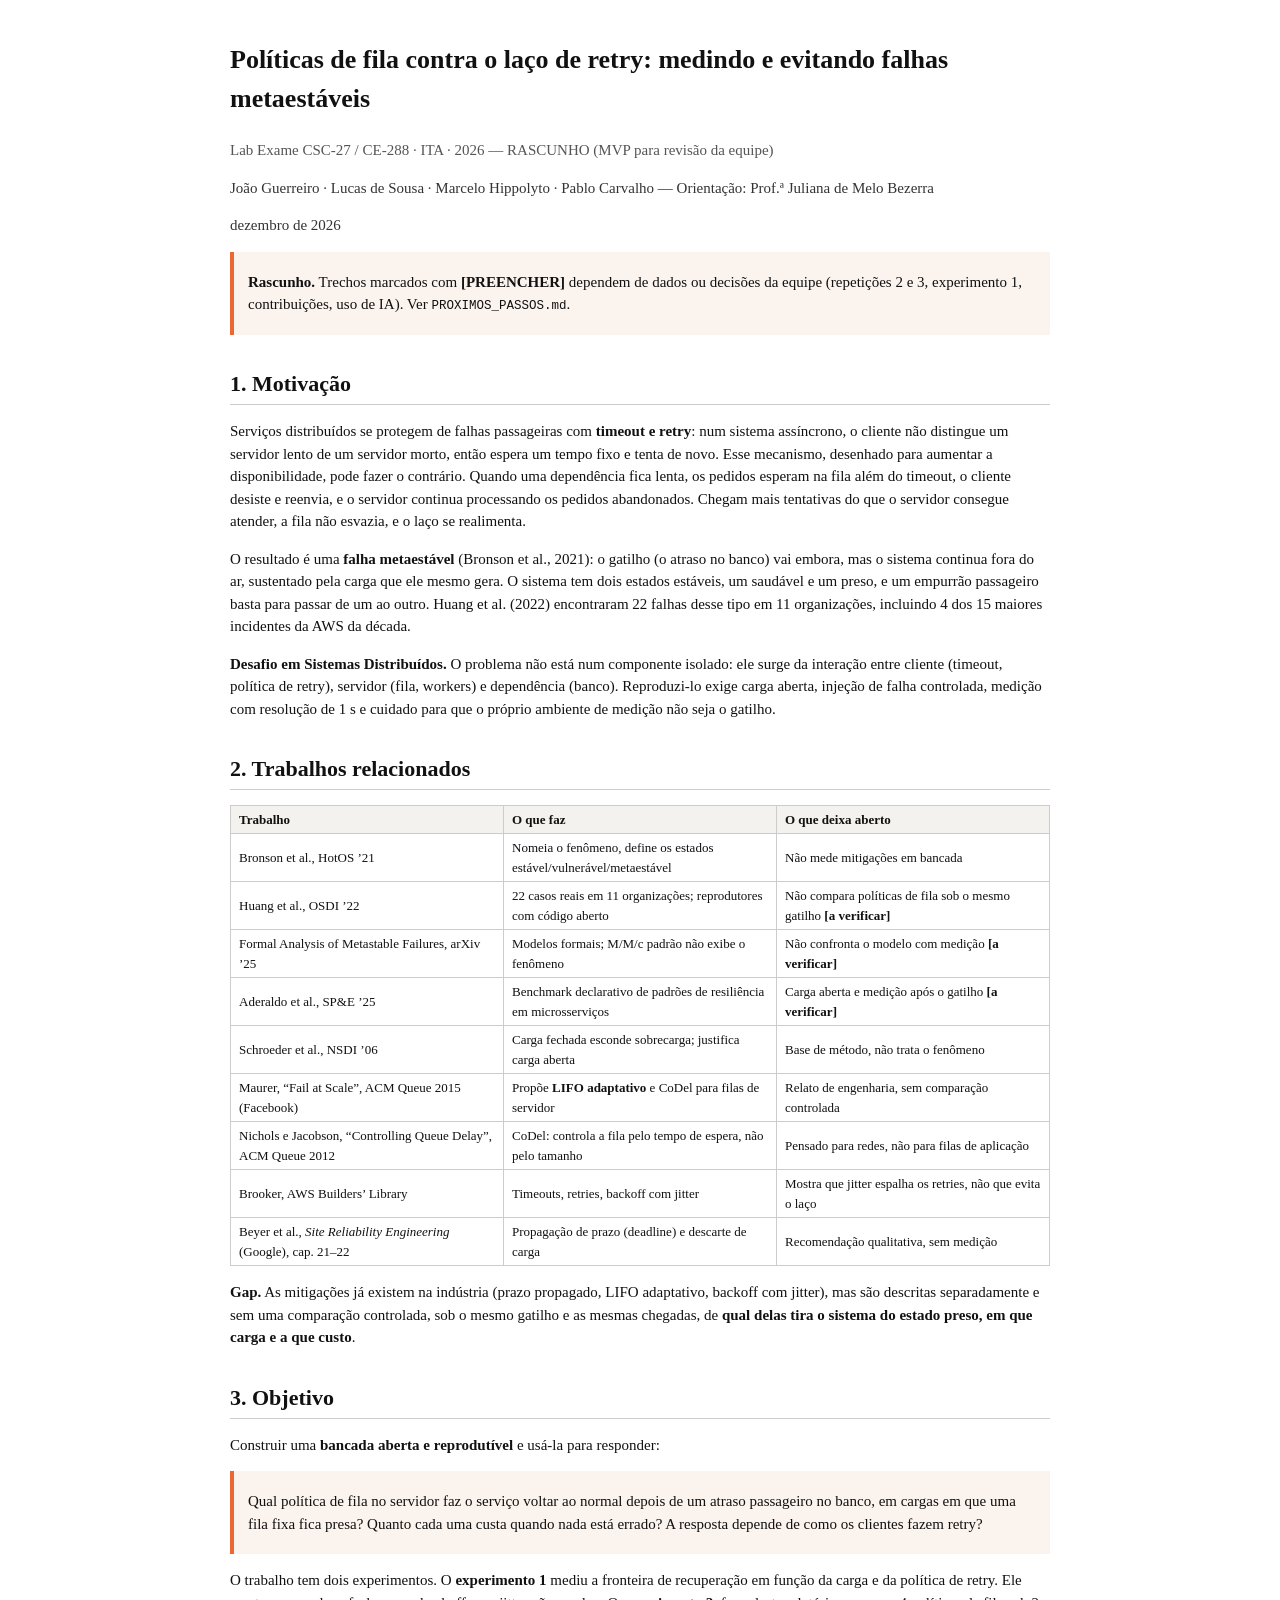
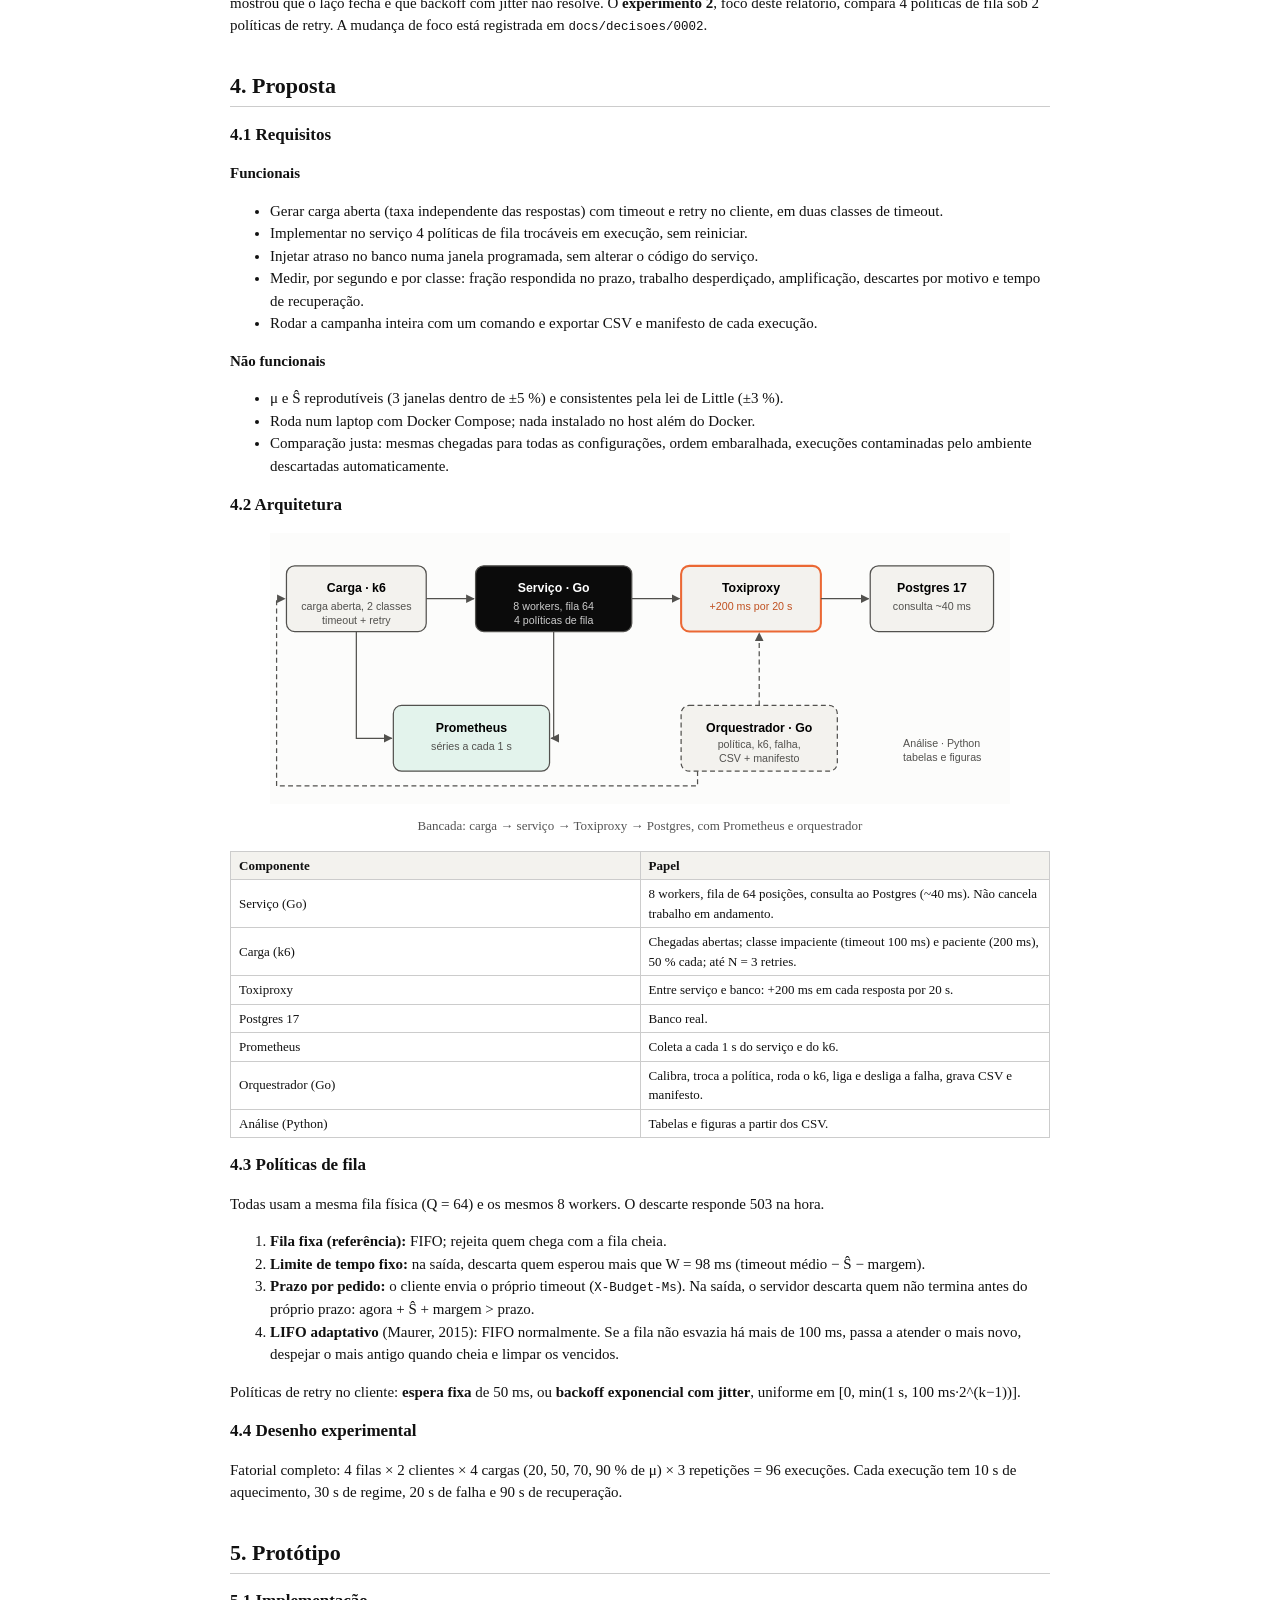
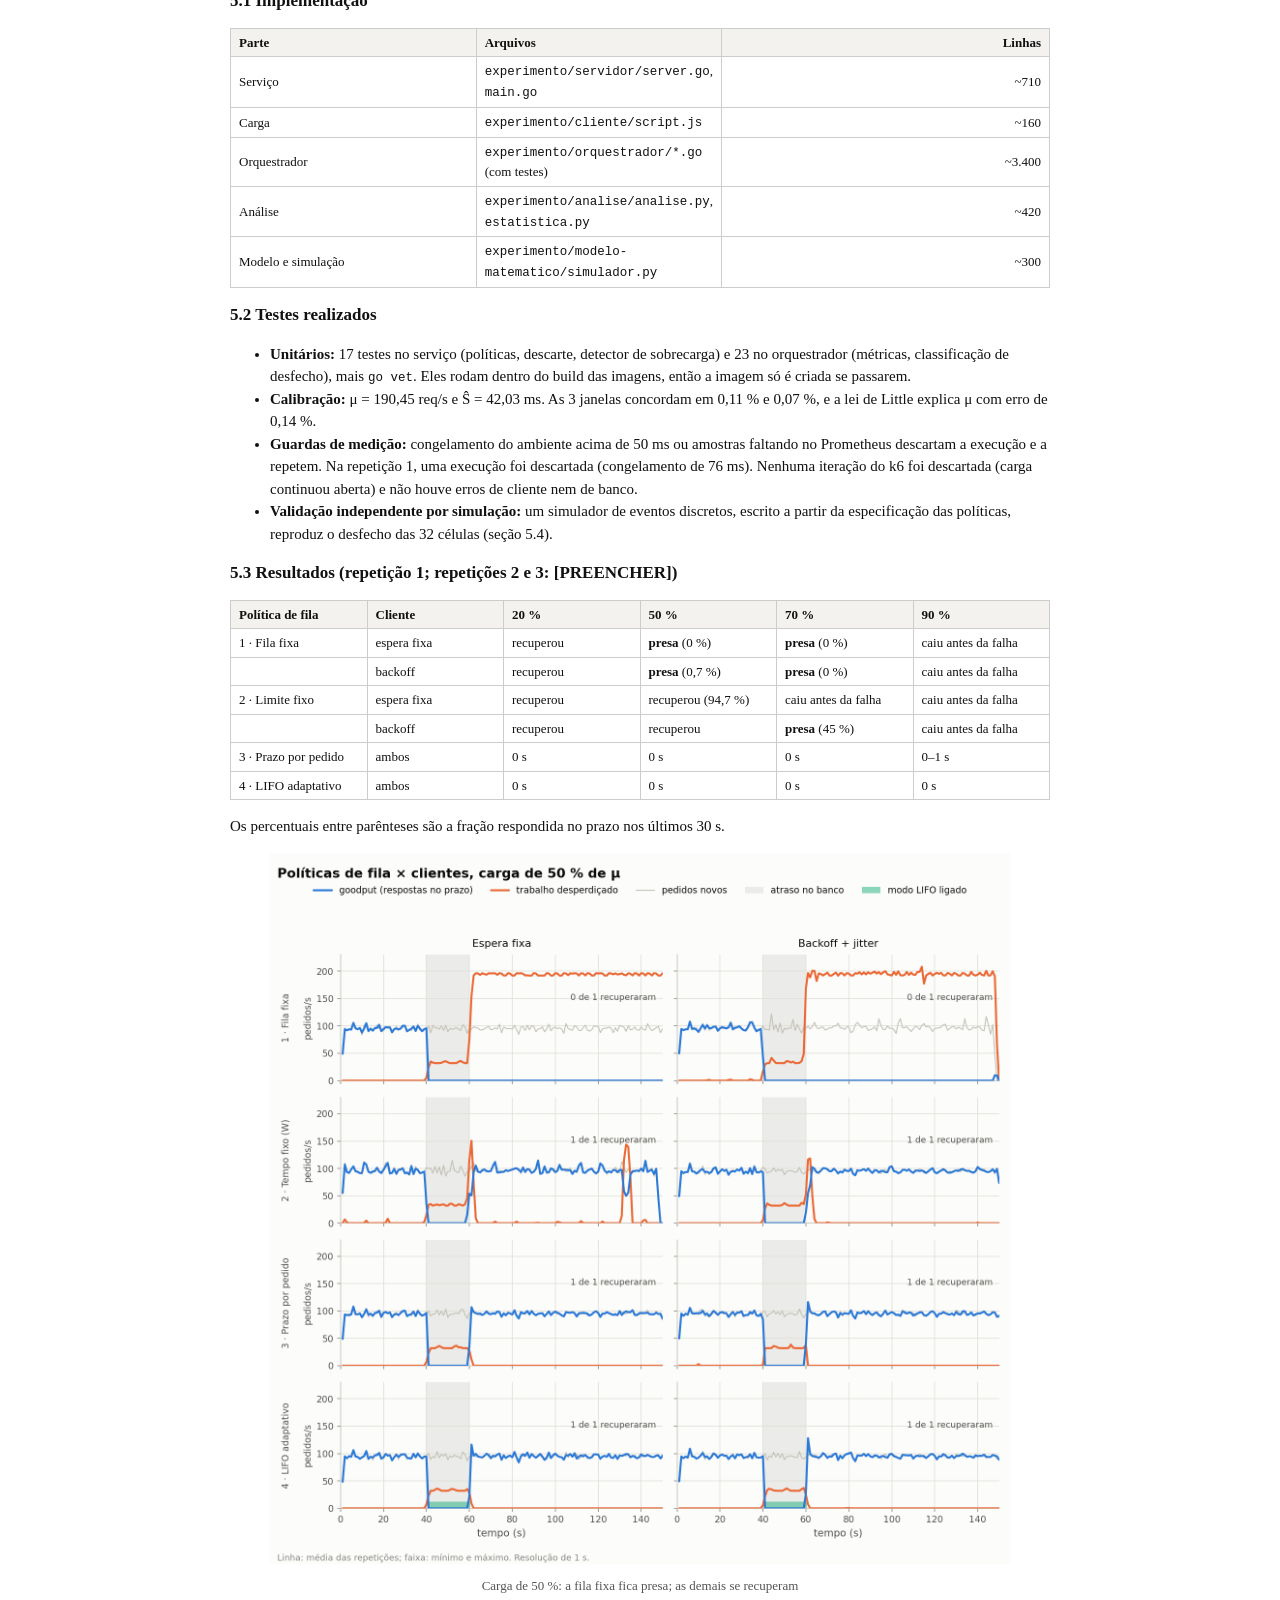
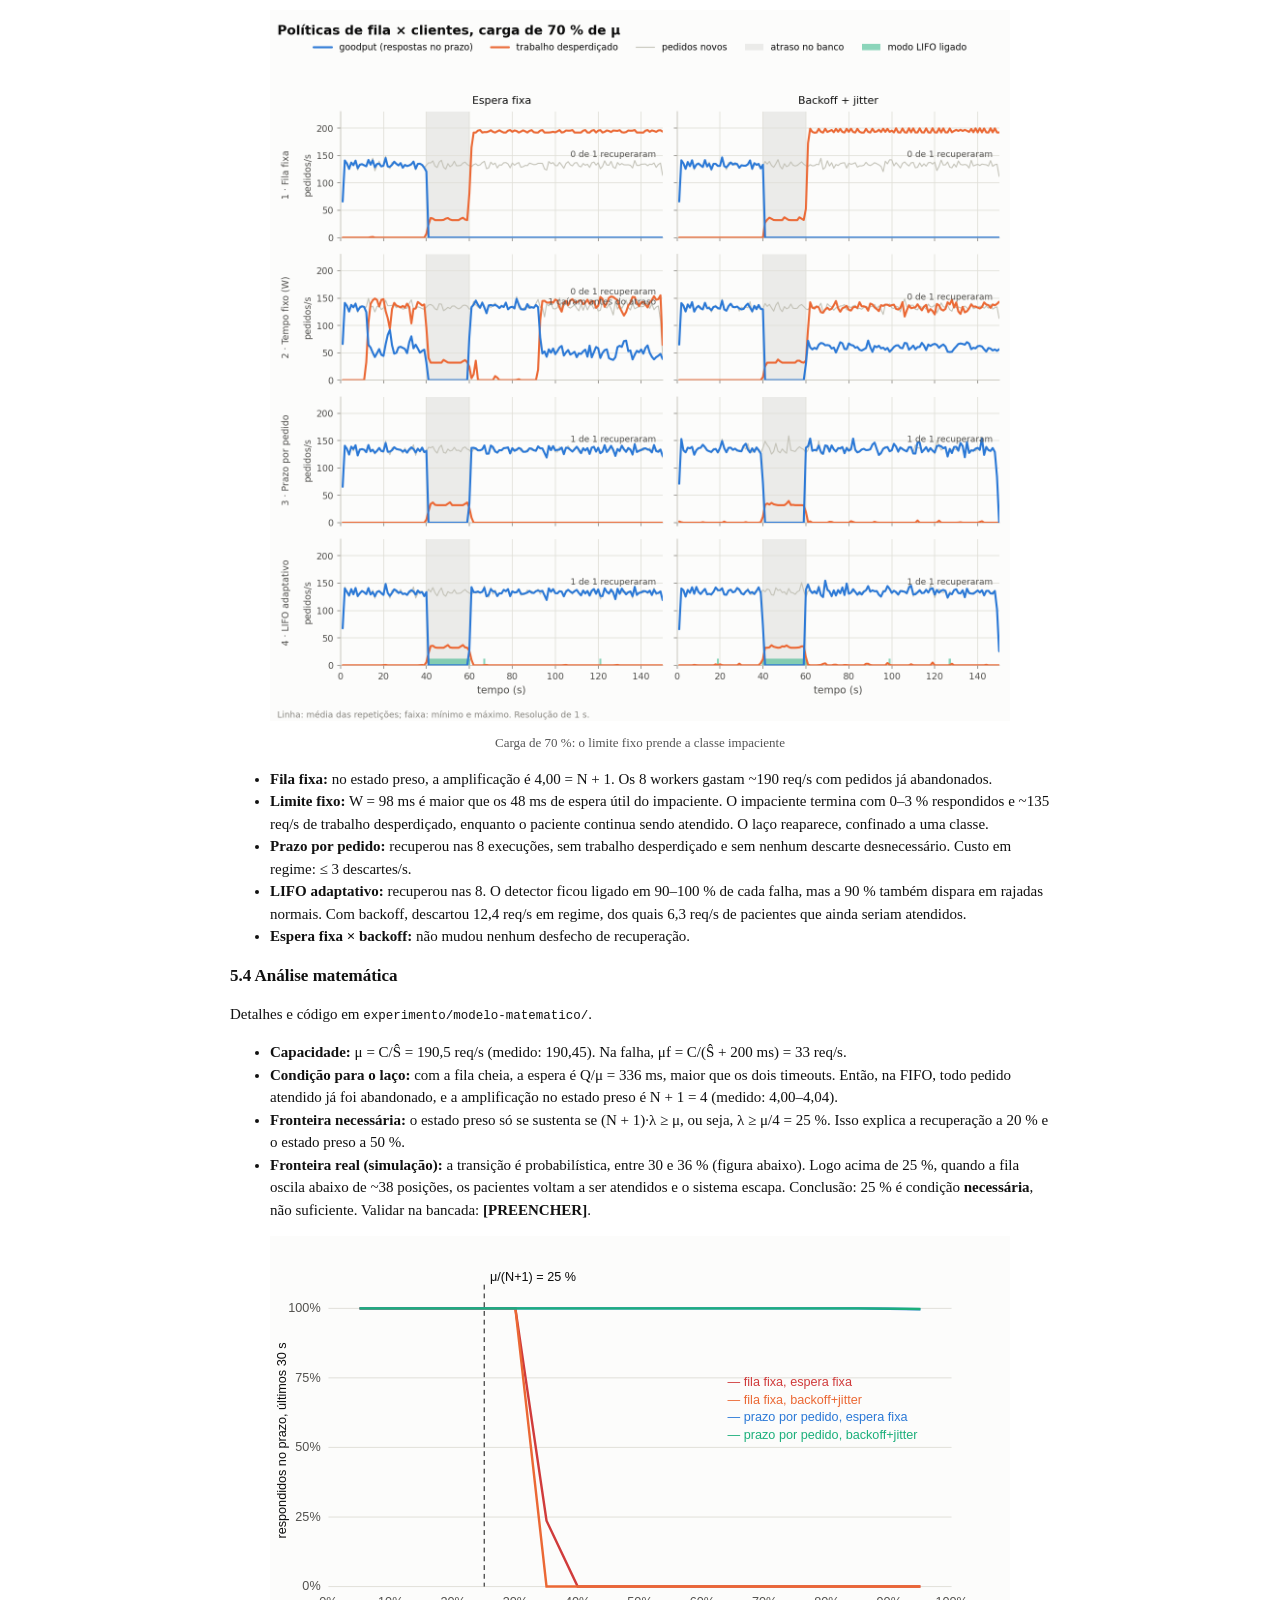
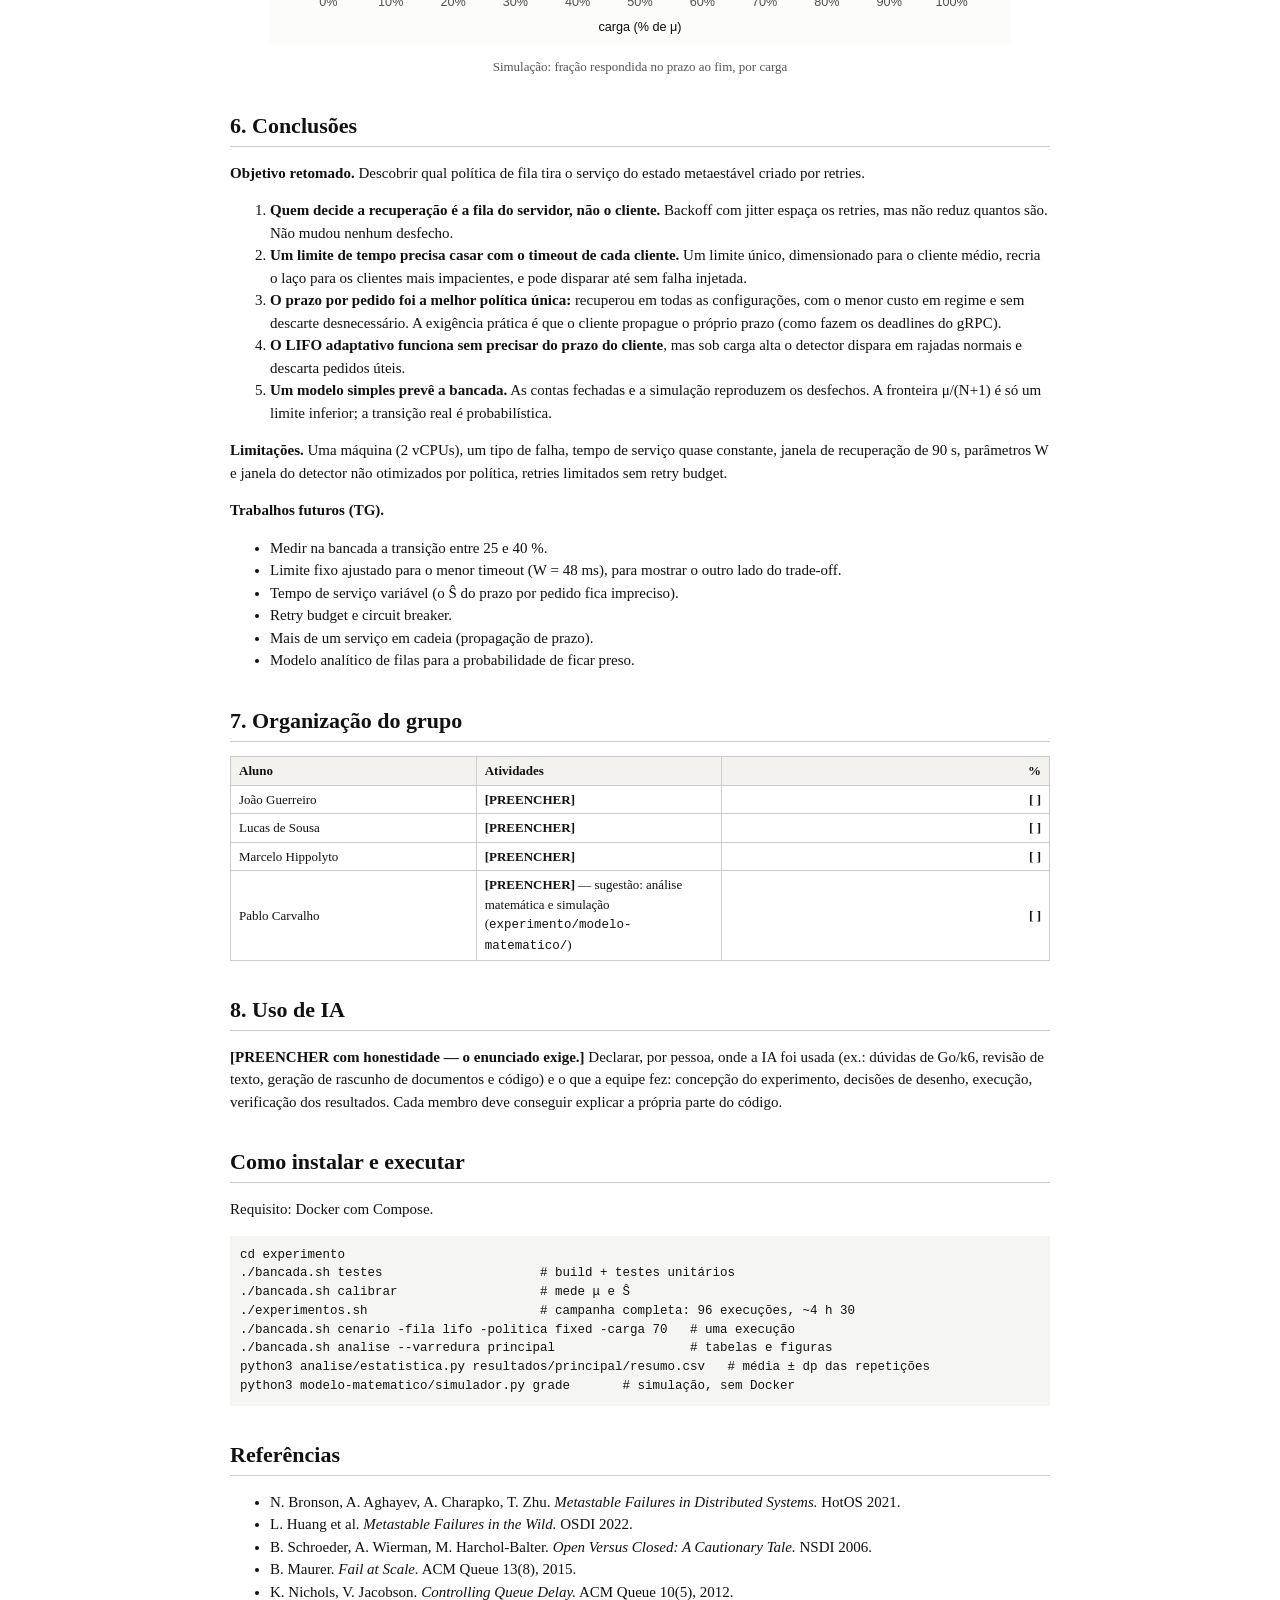
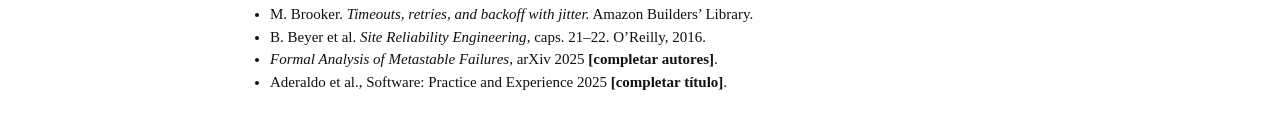
==== commit a2403355: "Renomeia pastas para nomes que explicam o projeto - exame_2/ → experimento/ - servico/ → servidor/, " ====
--- a/relatorio/relatorio.html
+++ b/relatorio/relatorio.html
@@ -263,6 +263,11 @@
 <h1 id="protótipo">5. Protótipo</h1>
 <h2 id="implementação">5.1 Implementação</h2>
 <table>
+<colgroup>
+<col style="width: 30%" />
+<col style="width: 30%" />
+<col style="width: 40%" />
+</colgroup>
 <thead>
 <tr class="header">
 <th>Parte</th>
@@ -273,28 +278,29 @@
 <tbody>
 <tr class="odd">
 <td>Serviço</td>
-<td><code>exame_2/servico/server.go</code>, <code>main.go</code></td>
+<td><code>experimento/servidor/server.go</code>,
+<code>main.go</code></td>
 <td style="text-align: right;">~710</td>
 </tr>
 <tr class="even">
 <td>Carga</td>
-<td><code>exame_2/carga/script.js</code></td>
+<td><code>experimento/cliente/script.js</code></td>
 <td style="text-align: right;">~160</td>
 </tr>
 <tr class="odd">
 <td>Orquestrador</td>
-<td><code>exame_2/orquestrador/*.go</code> (com testes)</td>
+<td><code>experimento/orquestrador/*.go</code> (com testes)</td>
 <td style="text-align: right;">~3.400</td>
 </tr>
 <tr class="even">
 <td>Análise</td>
-<td><code>exame_2/analise/analise.py</code>,
+<td><code>experimento/analise/analise.py</code>,
 <code>estatistica.py</code></td>
 <td style="text-align: right;">~420</td>
 </tr>
 <tr class="odd">
 <td>Modelo e simulação</td>
-<td><code>exame_2/modelo/simulador.py</code></td>
+<td><code>experimento/modelo-matematico/simulador.py</code></td>
 <td style="text-align: right;">~300</td>
 </tr>
 </tbody>
@@ -420,7 +426,7 @@
 recuperação.</li>
 </ul>
 <h2 id="análise-matemática">5.4 Análise matemática</h2>
-<p>Detalhes e código em <code>exame_2/modelo/</code>.</p>
+<p>Detalhes e código em <code>experimento/modelo-matematico/</code>.</p>
 <ul>
 <li><strong>Capacidade:</strong> μ = C/Ŝ = 190,5 req/s (medido: 190,45).
 Na falha, μf = C/(Ŝ + 200 ms) = 33 req/s.</li>
@@ -513,7 +519,7 @@
 <tr class="even">
 <td>Pablo Carvalho</td>
 <td><strong>[PREENCHER]</strong> — sugestão: análise matemática e
-simulação (<code>exame_2/modelo/</code>)</td>
+simulação (<code>experimento/modelo-matematico/</code>)</td>
 <td style="text-align: right;"><strong>[ ]</strong></td>
 </tr>
 </tbody>
@@ -527,14 +533,14 @@
 própria parte do código.</p>
 <h1 id="como-instalar-e-executar">Como instalar e executar</h1>
 <p>Requisito: Docker com Compose.</p>
-<pre class="sh"><code>cd exame_2
+<pre class="sh"><code>cd experimento
 ./bancada.sh testes                     # build + testes unitários
 ./bancada.sh calibrar                   # mede μ e Ŝ
 ./experimentos.sh                       # campanha completa: 96 execuções, ~4 h 30
 ./bancada.sh cenario -fila lifo -politica fixed -carga 70   # uma execução
 ./bancada.sh analise --varredura principal                  # tabelas e figuras
 python3 analise/estatistica.py resultados/principal/resumo.csv   # média ± dp das repetições
-python3 modelo/simulador.py grade       # simulação, sem Docker</code></pre>
+python3 modelo-matematico/simulador.py grade       # simulação, sem Docker</code></pre>
 <h1 id="referências">Referências</h1>
 <ul>
 <li>N. Bronson, A. Aghayev, A. Charapko, T. Zhu. <em>Metastable Failures
